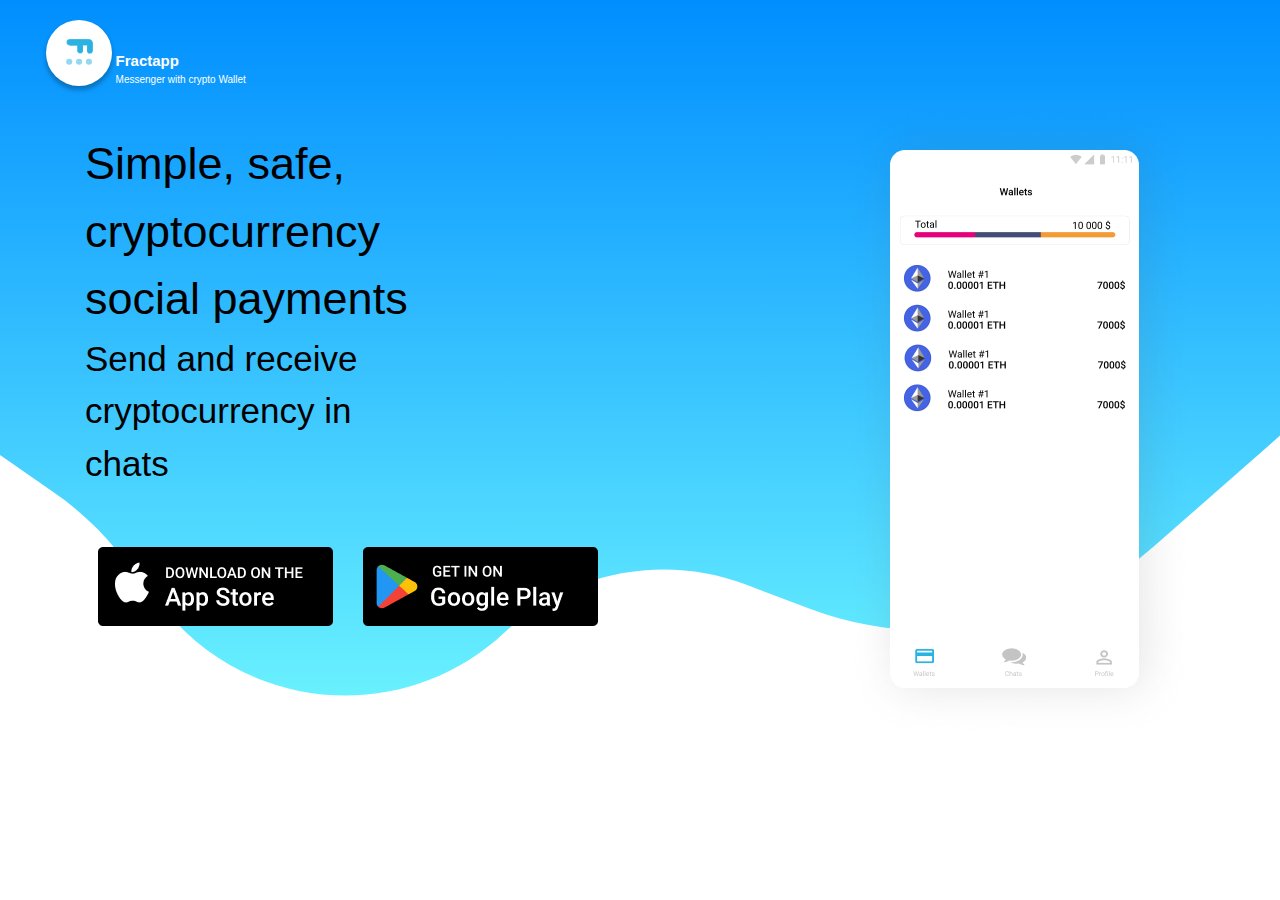
==== Landing Fractapp 1/index.html @ 13de1311 "add lending up menu" ====
<html>

<head>
    <meta charset="utf-8">
    <title>Fractapp</title>
    <link rel="stylesheet" href="css/bootstrap.min.css">
    <link rel="stylesheet" href="styles.css">
</head>

<body class="background">
    <nav class="navbar navbar-expand-lg">
        <img src="img/Fractapp.svg" width="74" height="74">
        <div class="logotext1">
            Fractapp
        </div>
        <div class="logotext2">
            Messenger with crypto Wallet
        </div>
    </nav>

    <div class="container">
        <div class="row header">
            <div class="col-md-8">
                <div class="text1">
                    Simple, safe, cryptocurrency social payments
                </div>
                <div class="text2">
                    Send and receive cryptocurrency in chats
                </div>
                <div class="btn">
                    <img src="img/button App store.png">
                </div>
                <div class="btn">
                    <img src="img/button google play.png">
                </div>
            </div>
            <div class="col-md-4 image">
                <img src="img/Phone.png">
            </div>

        </div>
    </div>


    <script src="js/bootstrap.min.js"></script>
</body>

</html>
---- Landing Fractapp 1/styles.css ----
.background {
    background-image: url(./img/Rectangle\ 1.svg);
    background-size: 100%;
    background-repeat: no-repeat;
}

.navbar {
    margin-top: 12px;
    margin-left: 2%;
    display: inline-block;
    width: 30%;
    height: 88px;
}

.navbar img {
    float: left;
}

.logotext1 {
    padding-top: ;
    color: white;
    font-family: -apple-system, BlinkMacSystemFont, 'Segoe UI', Roboto, Oxygen, Ubuntu, Cantarell, 'Open Sans', 'Helvetica Neue', sans-serif;
    font-weight: 700;
    font-size: 15px;
    padding-top: 30px;
    margin-bottom: -1px;
}

.logotext2 {
    color: white;
    font-family: -apple-system, BlinkMacSystemFont, 'Segoe UI', Roboto, Oxygen, Ubuntu, Cantarell, 'Open Sans', 'Helvetica Neue', sans-serif;
    font-weight: 400;
    font-size: 10px;
}

.btn {
    margin-top: 50px;
}
.image {
    margin-bottom: 10px;
}

.text1 {
    margin-top: 30px;
    width: 45%;
    color: black;
    font-family: -apple-system, BlinkMacSystemFont, 'Segoe UI', Roboto, Oxygen, Ubuntu, Cantarell, 'Open Sans', 'Helvetica Neue', sans-serif;
    font-weight: 400;
    font-size: 45px;
}

.text2 {
    color: black;
    width: 49%;
    font-family: -apple-system, 'Segoe UI', Roboto, Oxygen, Ubuntu, Cantarell, 'Open Sans', 'Helvetica Neue', sans-serif;
    font-weight: 300;
    font-size: 35px;
}
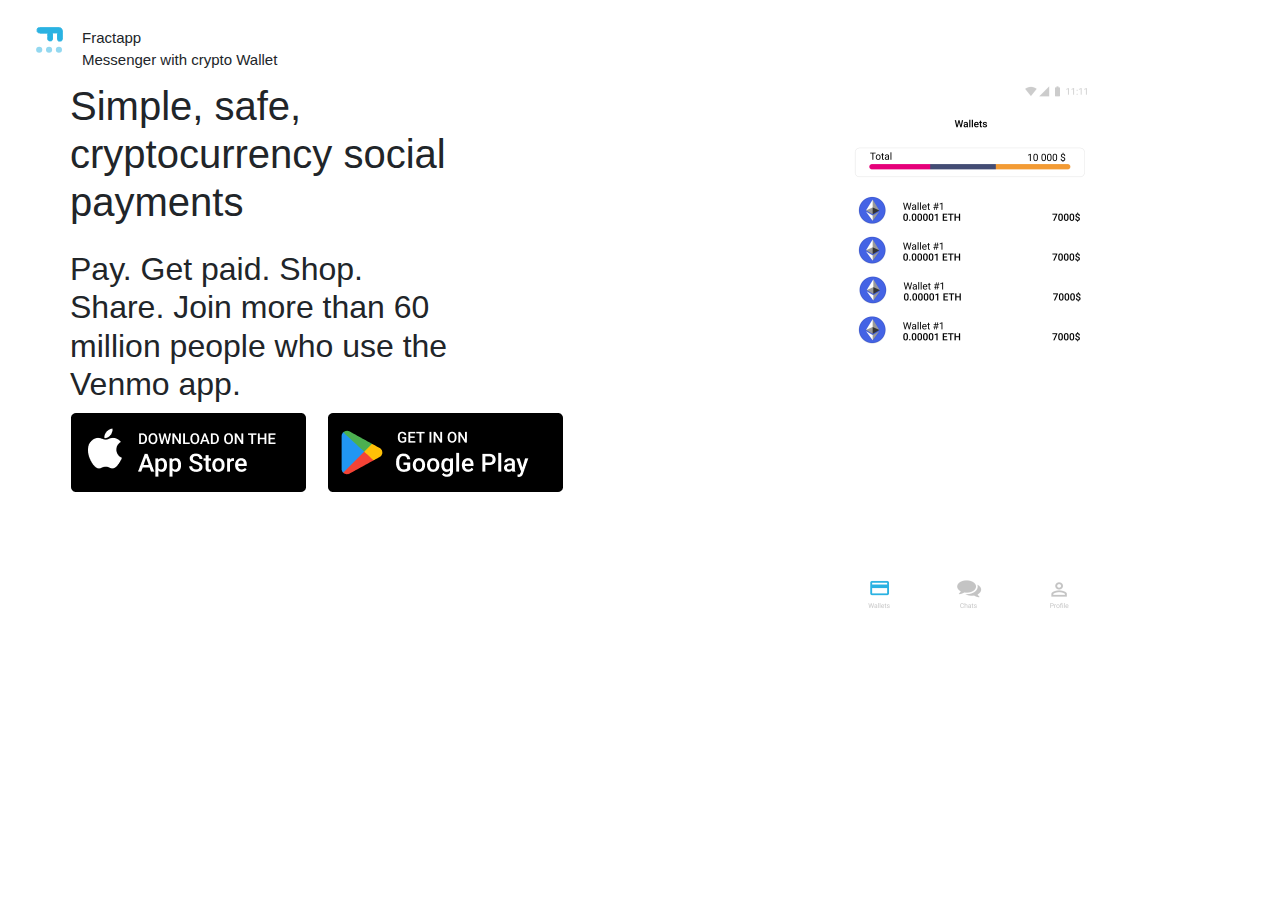
==== commit 0155aa18: "fix addaptive" ====
--- a/Landing Fractapp 1/index.html
+++ b/Landing Fractapp 1/index.html
@@ -9,33 +9,39 @@
 
 <body class="background">
     <nav class="navbar navbar-expand-lg">
-        <img src="img/Fractapp.svg" width="74" height="74">
-        <div class="logotext1">
-            Fractapp
-        </div>
-        <div class="logotext2">
-            Messenger with crypto Wallet
+        <img src="img/Fractapp.svg">
+        <div class="">
+            <div class="logoTitle mt-3">
+                Fractapp
+            </div>
+            <div class="logoDescription">
+                Messenger with crypto Wallet
+            </div>
         </div>
     </nav>
 
-    <div class="container">
+    <div class="container-lg">
         <div class="row header">
-            <div class="col-md-8">
-                <div class="text1">
-                    Simple, safe, cryptocurrency social payments
+            <div class="col-md-1 d-none d-md-block d-lg-none p-0">
+            </div>
+            <div class="col-md-7 col-lg-8 p-0">
+                <div class="col-md-6 p-0">
+                    <h1 class="mainTitle">Simple, safe, cryptocurrency social payments</h1>
+                    <h2 class="mainDescription mt-4">
+                        Pay. Get paid. Shop. Share. Join more than 60 million people who use the Venmo app.
+                    </h2>
                 </div>
-                <div class="text2">
-                    Send and receive cryptocurrency in chats
-                </div>
-                <div class="btn">
-                    <img src="img/button App store.png">
-                </div>
-                <div class="btn">
-                    <img src="img/button google play.png">
+                <div class="downloadBtns">
+                    <div class="btn p-0 mr-3">
+                        <img src="img/button App store.png">
+                    </div>
+                    <div class="btn p-0">
+                        <img src="img/button google play.png">
+                    </div>
                 </div>
             </div>
-            <div class="col-md-4 image">
-                <img src="img/Phone.png">
+            <div class="col-md-4 col-lg-4">
+                <img src="img/Phone.png" width="249" height="538">
             </div>
 
         </div>
--- a/Landing Fractapp 1/styles.css
+++ b/Landing Fractapp 1/styles.css
@@ -1,58 +1,65 @@
-.background {
-    background-image: url(./img/Rectangle\ 1.svg);
-    background-size: 100%;
-    background-repeat: no-repeat;
-}
-
-.navbar {
-    margin-top: 12px;
-    margin-left: 2%;
-    display: inline-block;
-    width: 30%;
-    height: 88px;
-}
-
-.navbar img {
-    float: left;
-}
-
-.logotext1 {
-    padding-top: ;
-    color: white;
-    font-family: -apple-system, BlinkMacSystemFont, 'Segoe UI', Roboto, Oxygen, Ubuntu, Cantarell, 'Open Sans', 'Helvetica Neue', sans-serif;
-    font-weight: 700;
-    font-size: 15px;
-    padding-top: 30px;
-    margin-bottom: -1px;
-}
-
-.logotext2 {
-    color: white;
-    font-family: -apple-system, BlinkMacSystemFont, 'Segoe UI', Roboto, Oxygen, Ubuntu, Cantarell, 'Open Sans', 'Helvetica Neue', sans-serif;
-    font-weight: 400;
-    font-size: 10px;
-}
-
-.btn {
-    margin-top: 50px;
-}
-.image {
-    margin-bottom: 10px;
-}
-
-.text1 {
-    margin-top: 30px;
-    width: 45%;
-    color: black;
-    font-family: -apple-system, BlinkMacSystemFont, 'Segoe UI', Roboto, Oxygen, Ubuntu, Cantarell, 'Open Sans', 'Helvetica Neue', sans-serif;
-    font-weight: 400;
-    font-size: 45px;
-}
-
-.text2 {
-    color: black;
-    width: 49%;
-    font-family: -apple-system, 'Segoe UI', Roboto, Oxygen, Ubuntu, Cantarell, 'Open Sans', 'Helvetica Neue', sans-serif;
-    font-weight: 300;
-    font-size: 35px;
-}+            body {
+            font-size: 15px;
+        }
+        
+        @media (max-width: 768px) {
+            body {
+                font-size: 2rem;
+            }
+            @media (max-width: 992px) {
+                body {
+                    font-size: 0.9rem;
+                }
+            }
+            @media (min-width: 1200px) {
+                body {
+                    font-size: 25px;
+                }
+            }
+            .background {
+                background-image: url(./img/Rectangle\ 1.svg);
+                background-size: 100%;
+                background-repeat: no-repeat;
+            }
+            .navbar {
+                margin-top: 12px;
+                margin-left: 2%;
+                display: inline-block;
+                width: 30%;
+                height: 88px;
+            }
+            .navbar img {
+                margin-right: 1%;
+                float: left;
+            }
+            .logoTitle {
+                color: white;
+                font-family: -apple-system, BlinkMacSystemFont, 'Segoe UI', Roboto, Oxygen, Ubuntu, Cantarell, 'Open Sans', 'Helvetica Neue', sans-serif;
+                font-weight: 600;
+                font-size: 1rem;
+            }
+            .logoDescription {
+                color: white;
+                font-family: -apple-system, BlinkMacSystemFont, 'Segoe UI', Roboto, Oxygen, Ubuntu, Cantarell, 'Open Sans', 'Helvetica Neue', sans-serif;
+                font-weight: 100;
+                font-size: 0.9rem;
+                line-height: 10px;
+            }
+            .mainTitle {
+                margin-top: 30px;
+                line-height: 53px;
+                color: white;
+                font-family: -apple-system, BlinkMacSystemFont, 'Segoe UI', Roboto, Oxygen, Ubuntu, Cantarell, 'Open Sans', 'Helvetica Neue', sans-serif;
+                font-weight: 700;
+                font-size: 3rem;
+            }
+            .mainDescription {
+                line-height: 35px;
+                color: white;
+                font-family: -apple-system, BlinkMacSystemFont, 'Segoe UI', Roboto, Oxygen, Ubuntu, Cantarell, 'Open Sans', 'Helvetica Neue', sans-serif;
+                font-weight: 100;
+                font-size: 2rem;
+            }
+            .downloadBtns {
+                margin-top: 81px;
+            }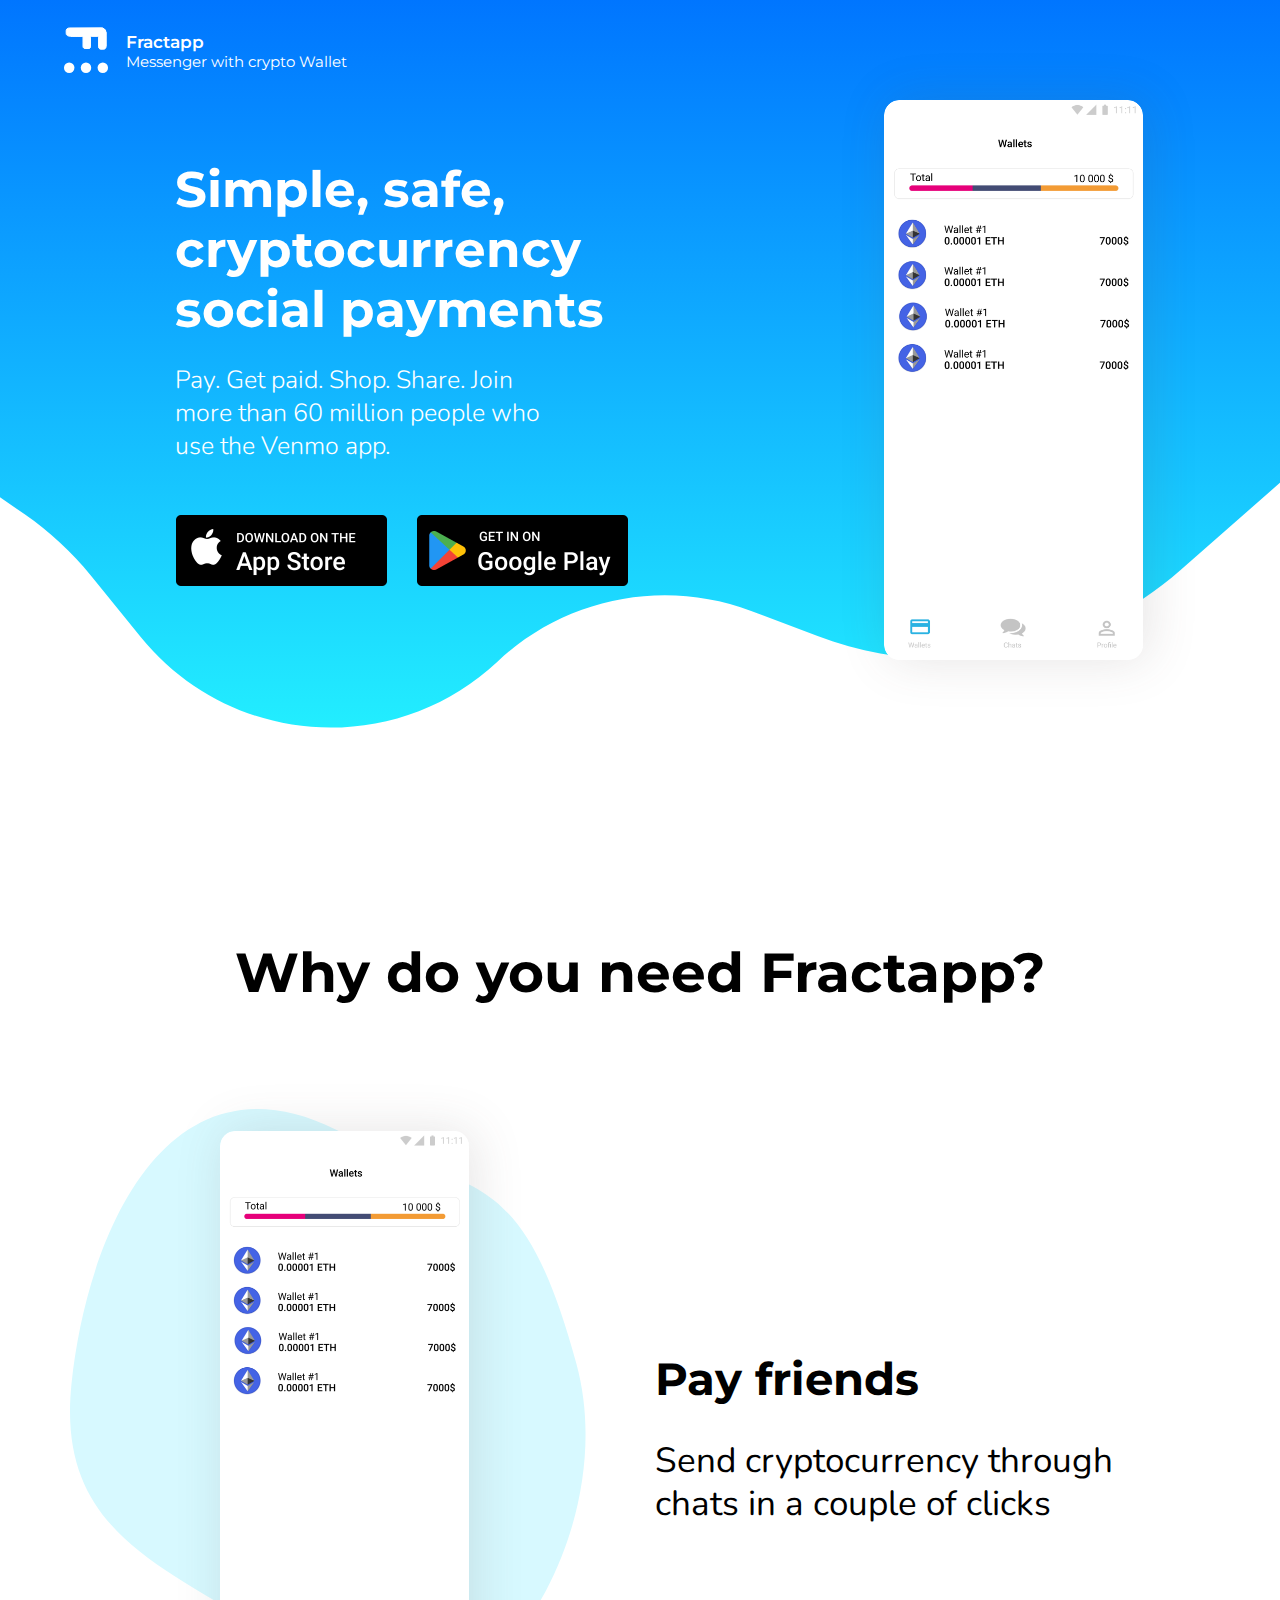
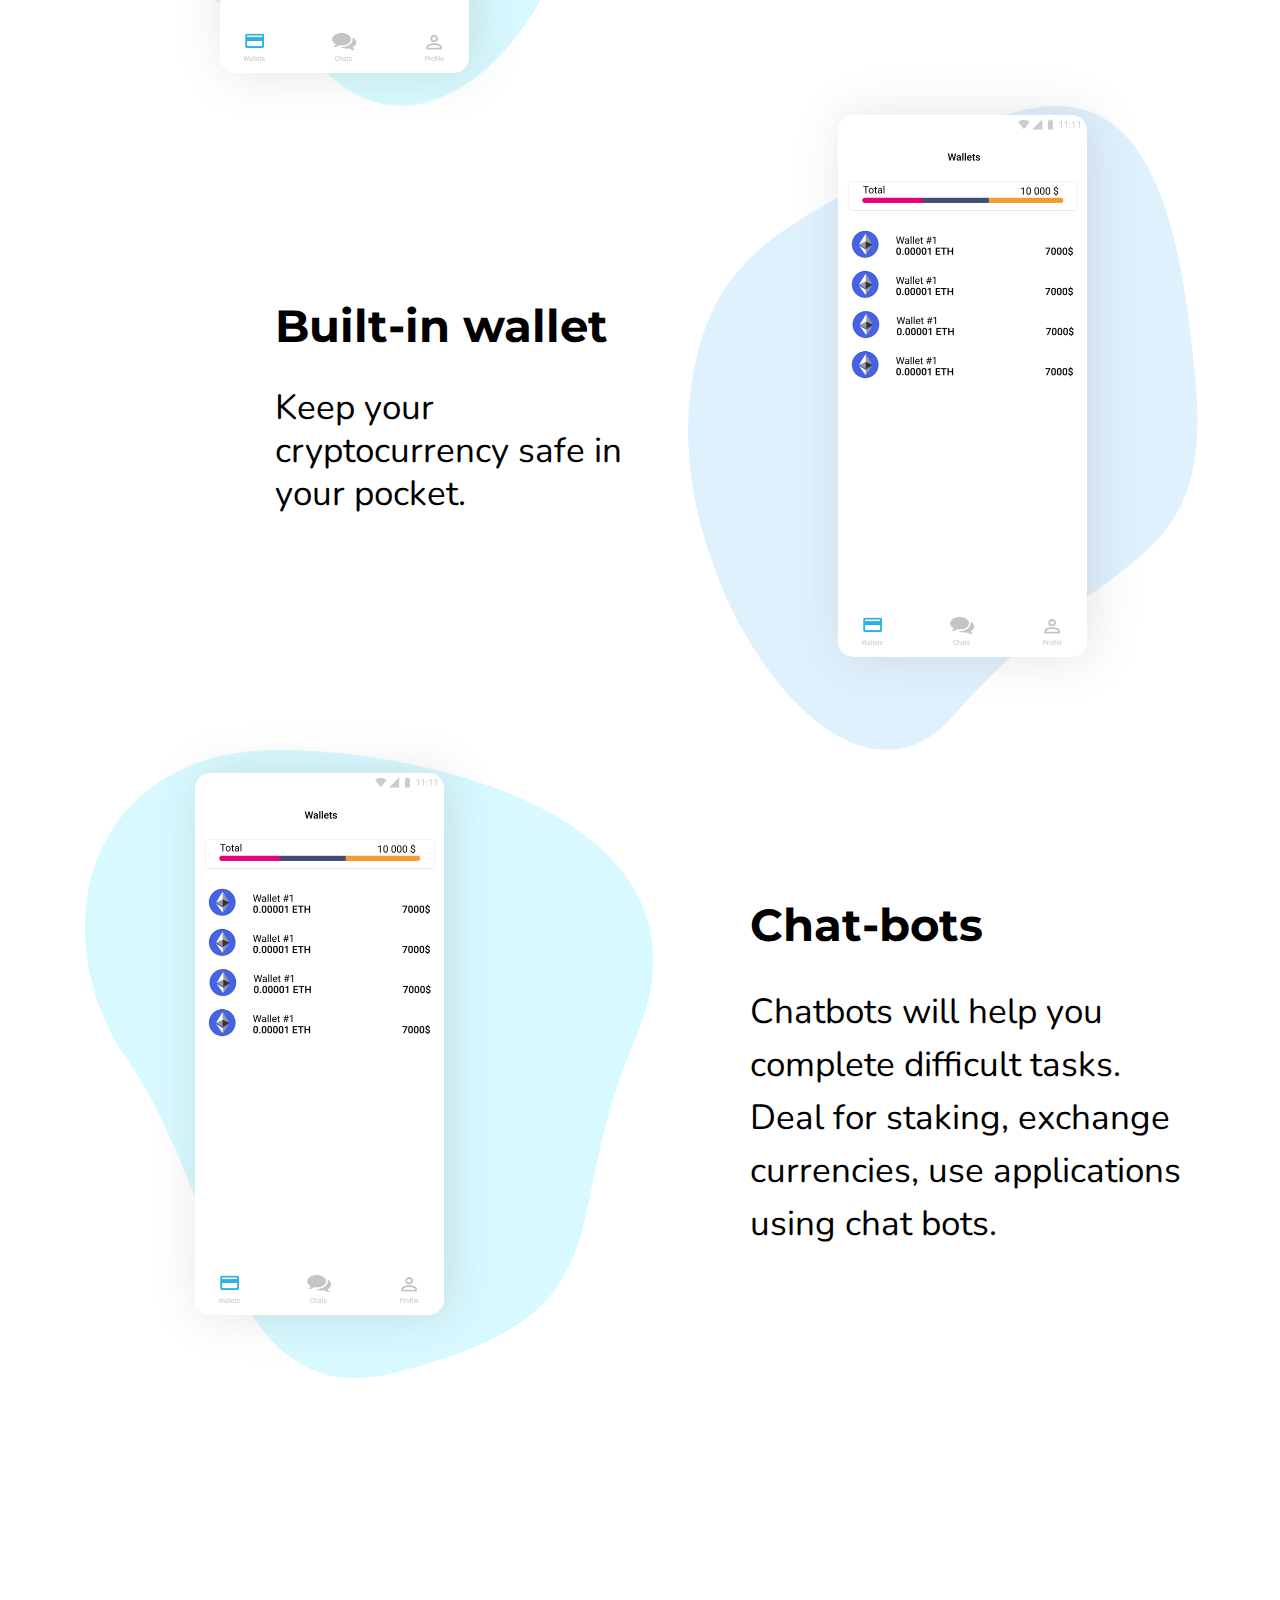
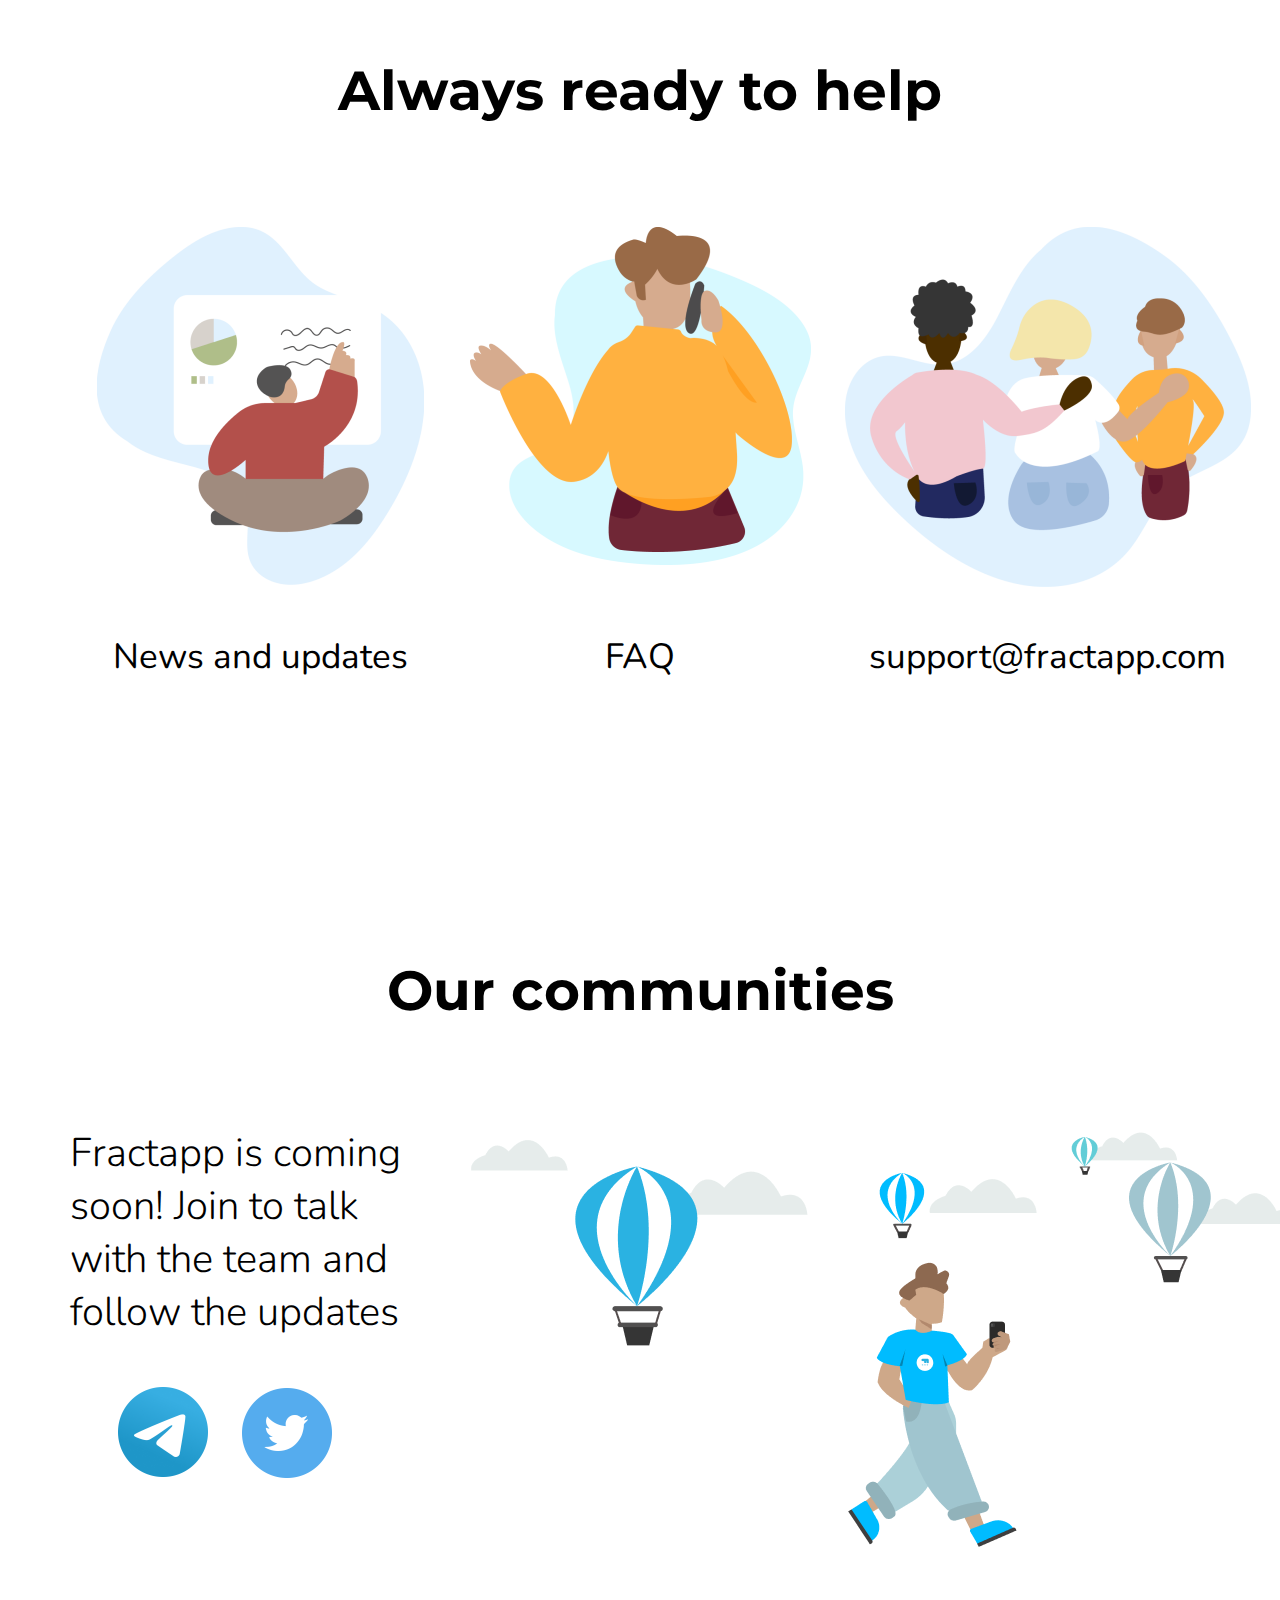
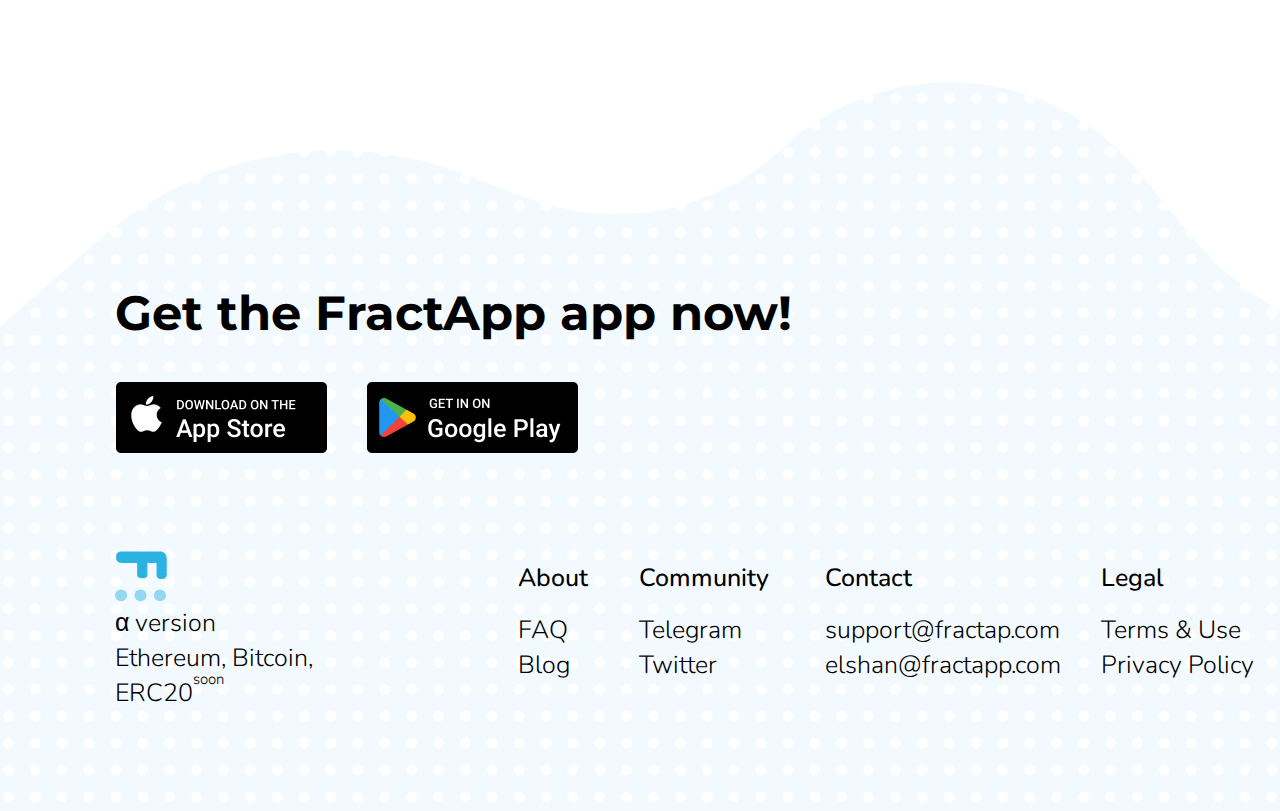
==== commit 58d364d3: "fixed landing" ====
--- a/Landing Fractapp 1/index.html
+++ b/Landing Fractapp 1/index.html
@@ -5,13 +5,17 @@
     <title>Fractapp</title>
     <link rel="stylesheet" href="css/bootstrap.min.css">
     <link rel="stylesheet" href="styles.css">
+    <link rel="preconnect" href="https://fonts.gstatic.com">
+    <link
+        href="https://fonts.googleapis.com/css2?family=Montserrat:wght@400;600;700&family=Nunito:wght@300;400&display=swap"
+        rel="stylesheet">
 </head>
 
 <body class="background">
     <nav class="navbar navbar-expand-lg">
-        <img src="img/Fractapp.svg">
+        <img src="img/ligo white.svg" width="46" height="46">
         <div class="">
-            <div class="logoTitle mt-3">
+            <div class="logoTitle">
                 Fractapp
             </div>
             <div class="logoDescription">
@@ -21,33 +25,187 @@
     </nav>
 
     <div class="container-lg">
-        <div class="row header">
-            <div class="col-md-1 d-none d-md-block d-lg-none p-0">
-            </div>
+        <div class="header row">
             <div class="col-md-7 col-lg-8 p-0">
-                <div class="col-md-6 p-0">
-                    <h1 class="mainTitle">Simple, safe, cryptocurrency social payments</h1>
-                    <h2 class="mainDescription mt-4">
+                <div class="col-md-8 p-0">
+                    <h1 class="mainTitle">
+                        Simple, safe, cryptocurrency social payments
+                    </h1>
+                    <h2 class="col-md-10 mainDescription mt-4 pl-0">
                         Pay. Get paid. Shop. Share. Join more than 60 million people who use the Venmo app.
                     </h2>
                 </div>
                 <div class="downloadBtns">
-                    <div class="btn p-0 mr-3">
-                        <img src="img/button App store.png">
+                    <div class="btn p-0 mr-4">
+                        <img src="img/button App store.png" width="211" height="71">
                     </div>
                     <div class="btn p-0">
-                        <img src="img/button google play.png">
+                        <img src="img/button google play.png" width="211" height="71">
                     </div>
                 </div>
             </div>
-            <div class="col-md-4 col-lg-4">
-                <img src="img/Phone.png" width="249" height="538">
-            </div>
-
-        </div>
-    </div>
-
-
+            <div class="col-md-3 col-lg-3 imgPhone ml-1">
+                <img src="img/Phone.png" width="259" height="560">
+            </div>
+        </div>
+    </div>
+    <div class="container-lg">
+        <div class="row">
+            <div class="middleTitle col-md-12 text-center ">
+                Why do you need Fractapp?
+            </div>
+            <div class="col-md-5 p-0">
+                <img src="img/spot1.svg">
+                <div class="spotPhone1">
+                    <img src="img/Phone.png" width="249" height="542">
+                </div>
+            </div>
+            <div class="col-md-1 p-0">
+            </div>
+            <div class="col-md-6">
+                <div class="TitleOne">
+                    Pay friends
+                </div>
+                <div class="DescriptionOne">
+                    Send cryptocurrency through chats in a couple of clicks
+                </div>
+            </div>
+        </div>
+        <div class="row">
+            <div class="col-md-2 p-0">
+            </div>
+            <div class="col-md-4">
+                <div class="TitleTwo">
+                    Built-in wallet
+                </div>
+                <div class="DescriptionTwo">
+                    Keep your cryptocurrency safe in your pocket.
+                </div>
+            </div>
+            <div class="col-md-4 p-0 ml-5">
+                <img src="img/spot2.svg">
+                <div class="spotPhone2">
+                    <img src="img/Phone.png" width="249" height="542">
+                </div>
+            </div>
+        </div>
+        <div class="row">
+            <div class="col-md-7">
+                <img src="img/spot3.svg">
+                <div class="spotPhone3">
+                    <img src="img/Phone.png" width="249" height="542">
+                </div>
+            </div>
+            <div class="col-md-5">
+                <div class="TitleThree">
+                    Chat-bots
+                </div>
+                <div class="DescriptionThree">
+                    Chatbots will help you complete difficult tasks. Deal for staking, exchange currencies, use
+                    applications using chat bots.
+                </div>
+            </div>
+        </div>
+    </div>
+    <div class="container-lg">
+        <div class="row">
+            <div class="middleTitle col-md-12 text-center">
+                Always ready to help
+            </div>
+            <div class="col-md-4 text-center"><img src="img/news and updates.png" width="327" height="358">
+            </div>
+            <div class="col-md-4 text-center"><img src="img/FAQ.png" width="341" height="338"></div>
+            <div class="col-md-4 text-center mb-5"><img src="img/support@fractapp.com.png" width="406" height="360">
+            </div>
+            <div class="col-md-4 text-center DescriptionOne">News and updates</div>
+            <div class="col-md-4 text-center DescriptionOne">FAQ</div>
+            <div class="col-md-3 text-center DescriptionOne ml-4">support@fractapp.com</div>
+        </div>
+    </div>
+    <div class="container-lg p-0">
+        <div class="row">
+            <div class="middleTitle col-md-12 text-center">
+                Our communities
+            </div>
+            <div class="col-md-4 midlleDescription p-0">
+                <div class="col-md-12">
+                    Fractapp is coming soon! Join to talk with the team and follow the updates
+                </div>
+                <div class="col-md-10 mt-5 ml-5">
+                    <samp class="mr-4"><img src="img/Telegram.png" width="90" height="90"></samp>
+                    <img src="img/Twitter.png" width="90" height="90">
+                </div>
+            </div>
+            <div class="col-md-8">
+                <img src="img/illustrations.png">
+            </div>
+        </div>
+    </div>
+
+    <div class="container-lg m-0 col-md-12">
+        <div class="row">
+            <div class="endTitle col-md-8">
+                Get the FractApp app now!
+                <div class="btn pl-0">
+                    <img src="img/button App store.png" width="211" height="71">
+                </div>
+                <div class="btn ">
+                    <img src="img/button google play.png" width="211" height="71">
+                </div>
+            </div>
+        </div>
+        <div class="footer row">
+            <div class="col-md-3 p-0 mt-2">
+                <img src="img/fractapplogo.svg">
+                <div class="footerDescription mt-1">
+                    α version‎
+                </div>
+                <div class="footerDescription">
+                    Ethereum, Bitcoin, ERC20<sup>soon</sup>
+                </div>
+            </div>
+            <div class="col-md-1"></div>
+            <div class="col-md-1 p-0">
+                <div class="footerTitle col-md-2">
+                    About
+                </div>
+                <div class="footerDescription col-md-2">
+                    FAQ
+                    Blog
+                </div>
+            </div>
+            <div class="col-md-2 pl-4">
+                <div class="footerTitle col">
+                    Community
+                </div>
+                <div class="footerDescription col">
+                    Telegram
+                    Twitter
+                </div>
+            </div>
+            <div class="col-md-3">
+                <div class="footerTitle col">
+                    Contact
+                </div>
+                <div class="footerDescription col">
+                    support@fractap.com
+                    elshan@fractapp.com
+                </div>
+            </div>
+
+            <div class="col-md-2">
+                <div class="footerTitle">
+                    Legal
+                </div>
+                <div class="footerDescription">
+                    Terms & Use
+                    Privacy Policy
+                </div>
+            </div>
+
+        </div>
+    </div>
+    </div>
     <script src="js/bootstrap.min.js"></script>
 </body>
 
--- a/Landing Fractapp 1/styles.css
+++ b/Landing Fractapp 1/styles.css
@@ -1,65 +1,232 @@
-            body {
-            font-size: 15px;
-        }
-        
-        @media (max-width: 768px) {
-            body {
-                font-size: 2rem;
-            }
-            @media (max-width: 992px) {
-                body {
-                    font-size: 0.9rem;
-                }
-            }
-            @media (min-width: 1200px) {
-                body {
-                    font-size: 25px;
-                }
-            }
-            .background {
-                background-image: url(./img/Rectangle\ 1.svg);
-                background-size: 100%;
-                background-repeat: no-repeat;
-            }
-            .navbar {
-                margin-top: 12px;
-                margin-left: 2%;
-                display: inline-block;
-                width: 30%;
-                height: 88px;
-            }
-            .navbar img {
-                margin-right: 1%;
-                float: left;
-            }
-            .logoTitle {
-                color: white;
-                font-family: -apple-system, BlinkMacSystemFont, 'Segoe UI', Roboto, Oxygen, Ubuntu, Cantarell, 'Open Sans', 'Helvetica Neue', sans-serif;
-                font-weight: 600;
-                font-size: 1rem;
-            }
-            .logoDescription {
-                color: white;
-                font-family: -apple-system, BlinkMacSystemFont, 'Segoe UI', Roboto, Oxygen, Ubuntu, Cantarell, 'Open Sans', 'Helvetica Neue', sans-serif;
-                font-weight: 100;
-                font-size: 0.9rem;
-                line-height: 10px;
-            }
-            .mainTitle {
-                margin-top: 30px;
-                line-height: 53px;
-                color: white;
-                font-family: -apple-system, BlinkMacSystemFont, 'Segoe UI', Roboto, Oxygen, Ubuntu, Cantarell, 'Open Sans', 'Helvetica Neue', sans-serif;
-                font-weight: 700;
-                font-size: 3rem;
-            }
-            .mainDescription {
-                line-height: 35px;
-                color: white;
-                font-family: -apple-system, BlinkMacSystemFont, 'Segoe UI', Roboto, Oxygen, Ubuntu, Cantarell, 'Open Sans', 'Helvetica Neue', sans-serif;
-                font-weight: 100;
-                font-size: 2rem;
-            }
-            .downloadBtns {
-                margin-top: 81px;
-            }+/*
+
+@media (min-width: 768px) and (max-width: 991px) {
+    html {
+        font-size: 4px;
+    }
+}
+
+@media (min-width: 992px) and (max-width: 1199px) {
+    html {
+        font-size: 5px;
+    }
+}
+
+@media (min-width: 1200px) {
+    html {
+        font-size: 7px;
+    }
+}  
+
+*/
+
+.background {
+    background-image: url(./img/backgroundTop.svg), url(./img/Wall.png), url(./img/backgroundBottom.svg);
+    background-repeat: no-repeat;
+    background-position: top, bottom, bottom;
+    background-size: 105%;
+}
+
+.navbar {
+    margin-top: 12px;
+    margin-left: 2%;
+    display: inline-block;
+    width: 30%;
+    height: 88px;
+}
+
+.navbar img {
+    margin-top: 2%;
+    margin-left: 6%;
+    margin-right: 5%;
+    float: left;
+}
+
+.logoTitle {
+    margin-top: 10px;
+    color: white;
+    font-family: 'Montserrat', sans-serif;
+    font-weight: 600;
+    font-size: 17px;
+}
+
+.logoDescription {
+    color: white;
+    font-family: 'Montserrat', sans-serif;
+    font-weight: 400;
+    font-size: 15px;
+    line-height: 12px;
+}
+
+.header {
+    margin-left: 90px;
+}
+
+.mainTitle {
+    margin-top: 60px;
+    line-height: 60px;
+    color: white;
+    font-family: 'Montserrat', sans-serif;
+    font-weight: 700;
+    font-size: 50px;
+}
+
+.mainDescription {
+    line-height: 33px;
+    color: white;
+    font-family: 'Nunito', sans-serif;
+    font-weight: 300;
+    font-size: 25px;
+}
+
+.imgPhone {
+    margin-left: 20px;
+}
+
+.imgPhone img {
+    border-radius: 15px;
+    box-shadow: 5px 0px 50px 0px rgba(84, 77, 77, 0.15);
+    -webkit-box-shadow: 5px 0px 50px 0px rgba(84, 77, 77, 0.15);
+    -moz-box-shadow: 5px 0px 50px 0px rgba(84, 77, 77, 0.15);
+}
+
+.downloadBtns {
+    margin-top: 51px;
+}
+
+.middleTitle {
+    margin-top: 276px;
+    margin-bottom: 100px;
+    line-height: 73px;
+    color: black;
+    font-family: 'Montserrat', sans-serif;
+    font-weight: 700;
+    font-size: 55px;
+}
+
+.TitleOne {
+    margin-top: 210px;
+    line-height: 120px;
+    color: black;
+    font-family: 'Montserrat', sans-serif;
+    font-weight: 700;
+    font-size: 45px;
+}
+
+.DescriptionOne {
+    color: black;
+    line-height: 43px;
+    font-family: 'Nunito', sans-serif;
+    font-weight: 400;
+    font-size: 35px;
+}
+
+
+.spotPhone1 img {
+    position: relative;
+    margin-left: 150px;
+    margin-top: -575px;
+    border-radius: 15px;
+    box-shadow: 5px 0px 50px 0px rgba(84, 77, 77, 0.15);
+    -webkit-box-shadow: 5px 0px 50px 0px rgba(84, 77, 77, 0.15);
+    -moz-box-shadow: 5px 0px 50px 0px rgba(84, 77, 77, 0.15);
+}
+
+.TitleTwo {
+    margin-top: 160px;
+    line-height: 120px;
+    color: black;
+    font-family: 'Montserrat', sans-serif;
+    font-weight: 700;
+    font-size: 45px;
+}
+
+.DescriptionTwo {
+    line-height: 43px;
+    color: black;
+    font-family: 'Nunito', sans-serif;
+    font-weight: 400;
+    font-size: 35px;
+}
+
+.spotPhone2 img {
+    position: relative;
+    margin-left: 150px;
+    margin-top: -635px;
+    border-radius: 15px;
+    box-shadow: 5px 0px 50px 0px rgba(84, 77, 77, 0.15);
+    -webkit-box-shadow: 5px 0px 50px 0px rgba(84, 77, 77, 0.15);
+    -moz-box-shadow: 5px 0px 50px 0px rgba(84, 77, 77, 0.15);
+}
+
+.TitleThree {
+    margin-top: 115px;
+    line-height: 120px;
+    color: black;
+    font-family: 'Montserrat', sans-serif;
+    font-weight: 700;
+    font-size: 45px;
+}
+
+.DescriptionThree {
+    line-height: 53px;
+    color: black;
+    font-family: 'Nunito', sans-serif;
+    font-weight: 400;
+    font-size: 35px;
+}
+
+.spotPhone3 img {
+    position: relative;
+    margin-left: 110px;
+    margin-top: -605px;
+    border-radius: 15px;
+    box-shadow: 5px 0px 50px 0px rgba(84, 77, 77, 0.15);
+    -webkit-box-shadow: 5px 0px 50px 0px rgba(84, 77, 77, 0.15);
+    -moz-box-shadow: 5px 0px 50px 0px rgba(84, 77, 77, 0.15);
+}
+
+.midlleDescription {
+    line-height: 53px;
+    color: black;
+    font-family: 'Nunito', sans-serif;
+    font-weight: 300;
+    font-size: 40px;
+}
+
+.endTitle {
+    margin-top: 290px;
+    margin-left: 100px;
+    line-height: 100px;
+    color: black;
+    font-family: 'Montserrat', sans-serif;
+    font-weight: 700;
+    font-size: 48px;
+}
+
+.footer {
+    margin-top: 80px;
+    margin-bottom: 100px;
+    margin-left: 8%;
+}
+
+.footerTitle {
+    line-height: 70px;
+    color: black;
+    font-family: 'Nunito', sans-serif;
+    font-weight: 500;
+    font-size: 25px;
+}
+
+.footerDescription {
+    line-height: 35px;
+    color: black;
+    font-family: 'Nunito', sans-serif;
+    font-weight: 300;
+    font-size: 25px;
+}
+
+.footerDescription sup {
+    font-size: 15px;
+    vertical-align: 10px;
+}